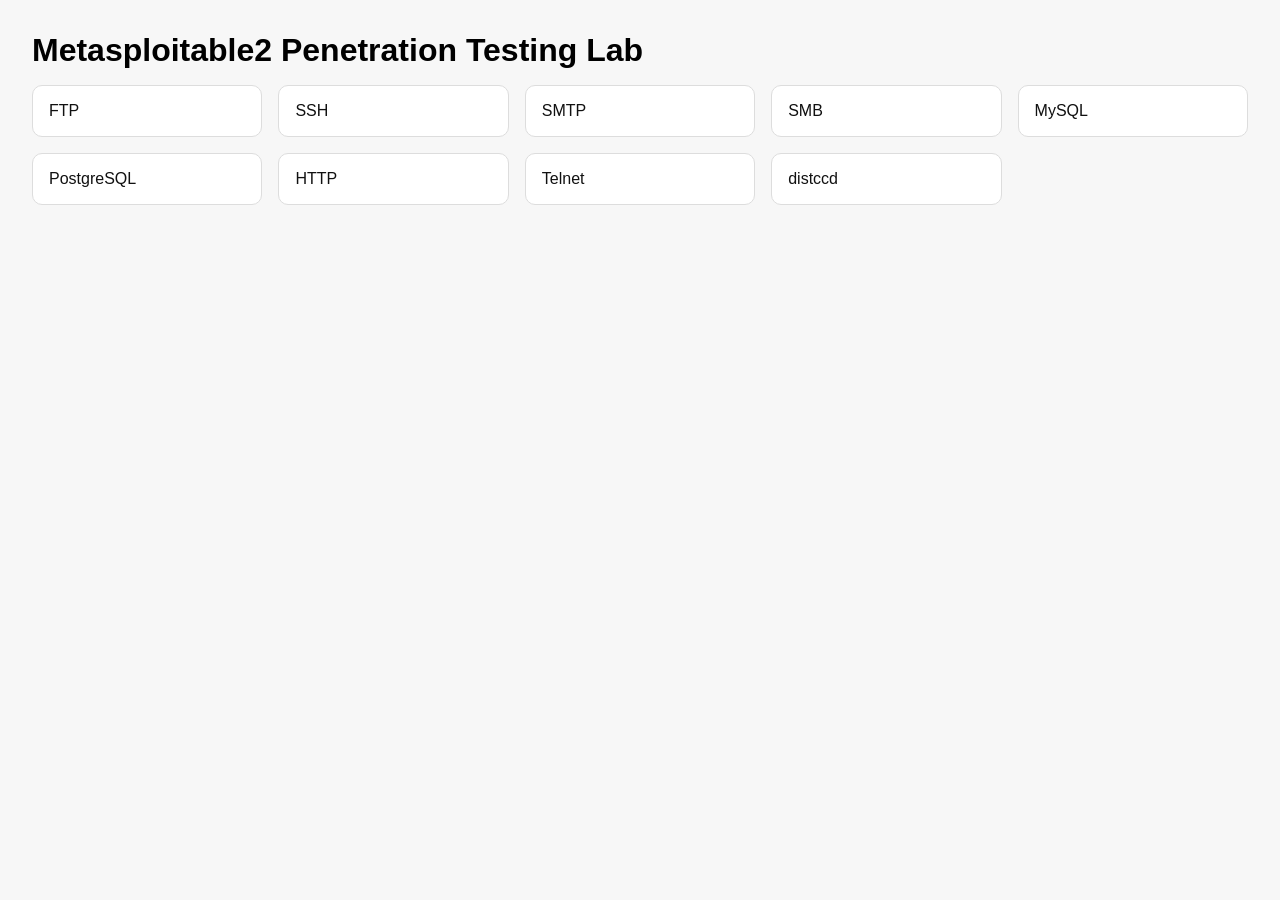
==== index.html @ 07edc11b "Create index.html" ====
<!doctype html>
<html lang="en">
<head>
  <meta charset="UTF-8" />
  <meta name="viewport" content="width=device-width, initial-scale=1.0" />
  <title>Metasploitable2 Lab</title>
  <style>
    body { font-family: Arial, sans-serif; margin: 2rem; background:#f7f7f7; }
    h1 { margin-bottom: 1rem; }
    .grid { display:grid; grid-template-columns: repeat(auto-fit,minmax(220px,1fr)); gap:1rem; }
    a.card {
      display:block; padding:1rem; background:#fff; border-radius:10px;
      text-decoration:none; color:#111; border:1px solid #ddd;
    }
    a.card:hover { border-color:#666; }
  </style>
</head>
<body>
  <h1>Metasploitable2 Penetration Testing Lab</h1>
  <div class="grid">
    <a class="card" href="./FTP/README.md">FTP</a>
    <a class="card" href="./SSH/README.md">SSH</a>
    <a class="card" href="./SMTP/README.md">SMTP</a>
    <a class="card" href="./SMB/README.md">SMB</a>
    <a class="card" href="./MySQL/README.md">MySQL</a>
    <a class="card" href="./PostgreSQL/README.md">PostgreSQL</a>
    <a class="card" href="./HTTP/README.md">HTTP</a>
    <a class="card" href="./Telnet/README.md">Telnet</a>
    <a class="card" href="./distccd/README.md">distccd</a>
  </div>
</body>
</html>
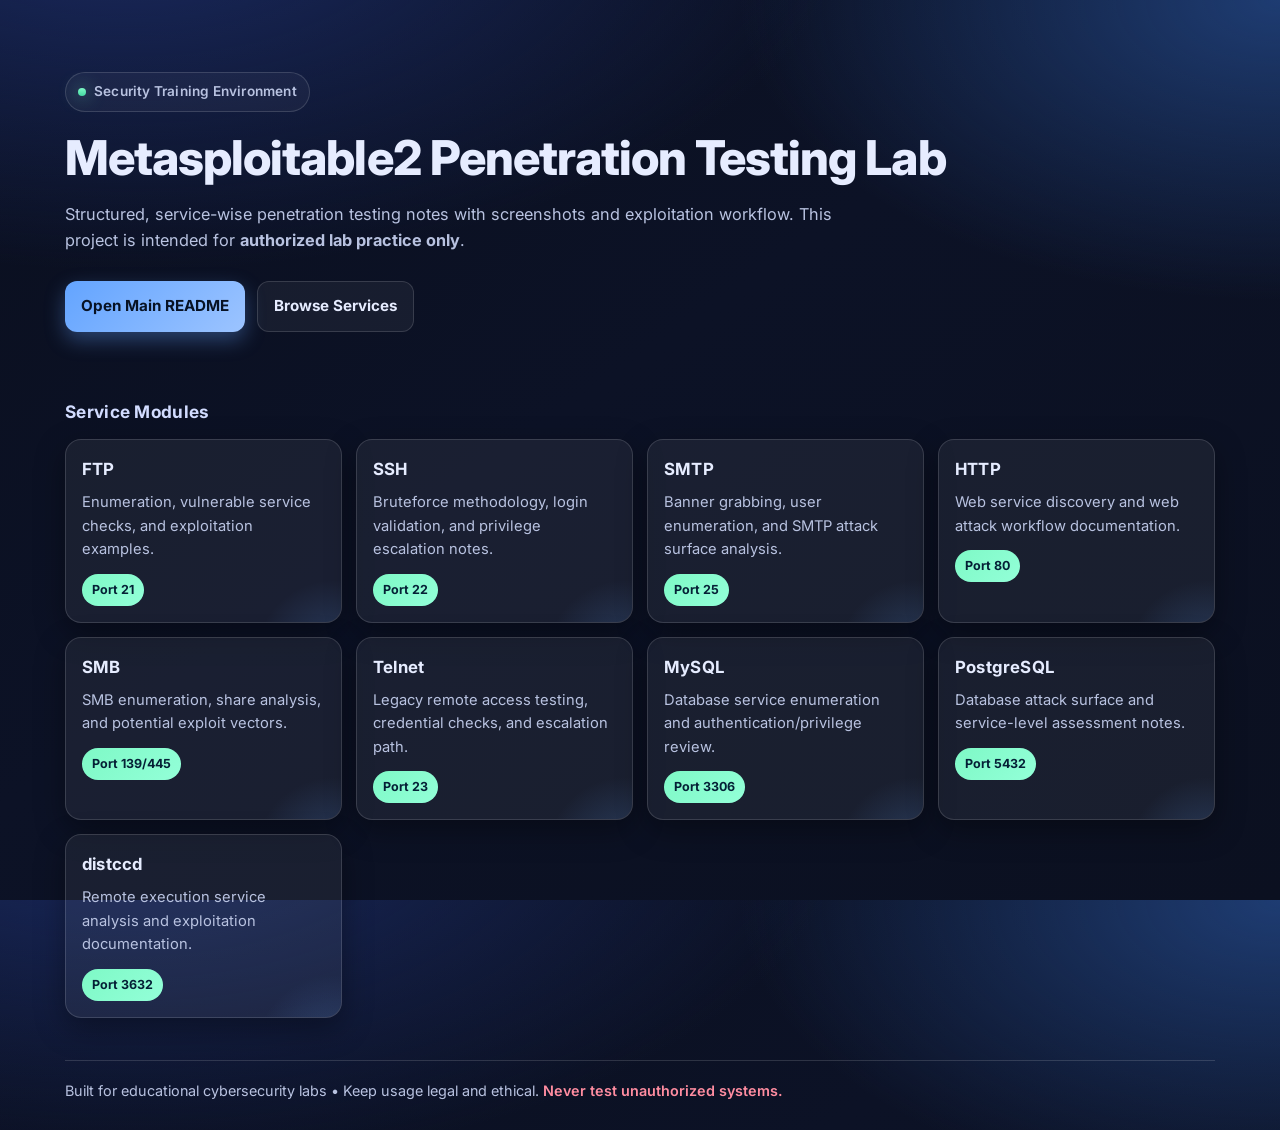
==== commit 41d03671: "Update index.html" ====
--- a/index.html
+++ b/index.html
@@ -3,30 +3,288 @@
 <head>
   <meta charset="UTF-8" />
   <meta name="viewport" content="width=device-width, initial-scale=1.0" />
-  <title>Metasploitable2 Lab</title>
+  <meta name="description" content="Metasploitable2 Penetration Testing Lab - Service-wise walkthroughs and evidence." />
+  <title>Metasploitable2 Penetration Testing Lab</title>
+
+  <link rel="preconnect" href="https://fonts.googleapis.com">
+  <link rel="preconnect" href="https://fonts.gstatic.com" crossorigin>
+  <link href="https://fonts.googleapis.com/css2?family=Inter:wght@400;500;600;700;800&display=swap" rel="stylesheet">
+
   <style>
-    body { font-family: Arial, sans-serif; margin: 2rem; background:#f7f7f7; }
-    h1 { margin-bottom: 1rem; }
-    .grid { display:grid; grid-template-columns: repeat(auto-fit,minmax(220px,1fr)); gap:1rem; }
-    a.card {
-      display:block; padding:1rem; background:#fff; border-radius:10px;
-      text-decoration:none; color:#111; border:1px solid #ddd;
-    }
-    a.card:hover { border-color:#666; }
+    :root{
+      --bg: #0b1020;
+      --bg-soft: #111933;
+      --card: rgba(255,255,255,.06);
+      --card-border: rgba(255,255,255,.14);
+      --text: #e6ecff;
+      --muted: #b8c2e0;
+      --accent: #63a4ff;
+      --accent-2: #7ef9c6;
+      --danger: #ff8da1;
+      --shadow: 0 10px 30px rgba(0,0,0,.35);
+      --radius: 16px;
+    }
+
+    *{box-sizing:border-box}
+    html,body{height:100%}
+    body{
+      margin:0;
+      font-family:'Inter',system-ui,-apple-system,Segoe UI,Roboto,Helvetica,Arial,sans-serif;
+      color:var(--text);
+      background:
+        radial-gradient(1200px 600px at 10% -10%, #1a2a61 0%, transparent 60%),
+        radial-gradient(900px 500px at 100% 0%, #1e3c72 0%, transparent 60%),
+        linear-gradient(145deg, #0a0f1f 0%, #0c1226 45%, #0b1020 100%);
+      line-height:1.6;
+    }
+
+    .container{
+      width:min(1150px, 92%);
+      margin-inline:auto;
+    }
+
+    /* Header */
+    .hero{
+      padding:72px 0 44px;
+      position:relative;
+    }
+
+    .badge{
+      display:inline-flex;
+      align-items:center;
+      gap:8px;
+      padding:8px 12px;
+      border:1px solid var(--card-border);
+      border-radius:999px;
+      background:rgba(255,255,255,.04);
+      color:var(--muted);
+      font-weight:600;
+      font-size:.85rem;
+      letter-spacing:.2px;
+    }
+
+    .dot{
+      width:8px;height:8px;border-radius:50%;
+      background:linear-gradient(180deg,var(--accent-2),#45d9a2);
+      box-shadow:0 0 18px rgba(126,249,198,.8);
+    }
+
+    h1{
+      margin:18px 0 14px;
+      font-size:clamp(1.9rem, 4vw, 3rem);
+      line-height:1.15;
+      letter-spacing:-.02em;
+      font-weight:800;
+    }
+
+    .sub{
+      max-width:780px;
+      color:var(--muted);
+      font-size:1.02rem;
+    }
+
+    .actions{
+      margin-top:28px;
+      display:flex;
+      gap:12px;
+      flex-wrap:wrap;
+    }
+
+    .btn{
+      text-decoration:none;
+      border:none;
+      cursor:pointer;
+      padding:12px 16px;
+      border-radius:12px;
+      font-weight:700;
+      transition:.2s ease;
+      font-size:.95rem;
+      display:inline-flex;
+      align-items:center;
+      gap:8px;
+    }
+
+    .btn-primary{
+      color:#071224;
+      background:linear-gradient(135deg,var(--accent),#9cc4ff);
+      box-shadow:0 8px 20px rgba(99,164,255,.35);
+    }
+    .btn-primary:hover{transform:translateY(-1px)}
+
+    .btn-ghost{
+      color:var(--text);
+      background:rgba(255,255,255,.05);
+      border:1px solid var(--card-border);
+    }
+    .btn-ghost:hover{background:rgba(255,255,255,.08)}
+
+    /* Cards grid */
+    .section-title{
+      margin:22px 0 14px;
+      font-size:1.08rem;
+      color:#d2dcff;
+      letter-spacing:.3px;
+      font-weight:700;
+    }
+
+    .grid{
+      display:grid;
+      grid-template-columns:repeat(auto-fit,minmax(230px,1fr));
+      gap:14px;
+      padding-bottom:42px;
+    }
+
+    .card{
+      background:var(--card);
+      border:1px solid var(--card-border);
+      border-radius:var(--radius);
+      box-shadow:var(--shadow);
+      padding:16px;
+      text-decoration:none;
+      color:var(--text);
+      transition:.22s ease;
+      min-height:132px;
+      position:relative;
+      overflow:hidden;
+    }
+
+    .card::before{
+      content:"";
+      position:absolute;
+      inset:auto -30% -70% auto;
+      width:180px;height:180px;border-radius:50%;
+      background:radial-gradient(circle, rgba(99,164,255,.24), transparent 62%);
+      pointer-events:none;
+    }
+
+    .card:hover{
+      transform:translateY(-3px);
+      border-color:rgba(126,249,198,.45);
+    }
+
+    .card h3{
+      margin:0 0 8px;
+      font-size:1.05rem;
+      letter-spacing:.2px;
+    }
+
+    .card p{
+      margin:0;
+      color:var(--muted);
+      font-size:.92rem;
+    }
+
+    .tag{
+      margin-top:12px;
+      display:inline-block;
+      font-size:.78rem;
+      font-weight:700;
+      color:#052036;
+      background:linear-gradient(135deg,var(--accent-2),#93ffd8);
+      border-radius:999px;
+      padding:6px 10px;
+    }
+
+    footer{
+      border-top:1px solid var(--card-border);
+      padding:18px 0 28px;
+      color:var(--muted);
+      font-size:.9rem;
+    }
+
+    .warn{
+      color:var(--danger);
+      font-weight:600;
+    }
+
+    code{
+      background:rgba(255,255,255,.08);
+      border:1px solid rgba(255,255,255,.12);
+      border-radius:8px;
+      padding:2px 7px;
+      font-size:.83rem;
+    }
   </style>
 </head>
 <body>
-  <h1>Metasploitable2 Penetration Testing Lab</h1>
-  <div class="grid">
-    <a class="card" href="./FTP/README.md">FTP</a>
-    <a class="card" href="./SSH/README.md">SSH</a>
-    <a class="card" href="./SMTP/README.md">SMTP</a>
-    <a class="card" href="./SMB/README.md">SMB</a>
-    <a class="card" href="./MySQL/README.md">MySQL</a>
-    <a class="card" href="./PostgreSQL/README.md">PostgreSQL</a>
-    <a class="card" href="./HTTP/README.md">HTTP</a>
-    <a class="card" href="./Telnet/README.md">Telnet</a>
-    <a class="card" href="./distccd/README.md">distccd</a>
-  </div>
+  <header class="hero container">
+    <span class="badge"><span class="dot"></span> Security Training Environment</span>
+    <h1>Metasploitable2 Penetration Testing Lab</h1>
+    <p class="sub">
+      Structured, service-wise penetration testing notes with screenshots and exploitation workflow.
+      This project is intended for <strong>authorized lab practice only</strong>.
+    </p>
+    <div class="actions">
+      <a class="btn btn-primary" href="./README.md">Open Main README</a>
+      <a class="btn btn-ghost" href="#services">Browse Services</a>
+    </div>
+  </header>
+
+  <main class="container" id="services">
+    <h2 class="section-title">Service Modules</h2>
+
+    <section class="grid">
+      <a class="card" href="./FTP/README.md">
+        <h3>FTP</h3>
+        <p>Enumeration, vulnerable service checks, and exploitation examples.</p>
+        <span class="tag">Port 21</span>
+      </a>
+
+      <a class="card" href="./SSH/README.md">
+        <h3>SSH</h3>
+        <p>Bruteforce methodology, login validation, and privilege escalation notes.</p>
+        <span class="tag">Port 22</span>
+      </a>
+
+      <a class="card" href="./SMTP/README.md">
+        <h3>SMTP</h3>
+        <p>Banner grabbing, user enumeration, and SMTP attack surface analysis.</p>
+        <span class="tag">Port 25</span>
+      </a>
+
+      <a class="card" href="./HTTP/README.md">
+        <h3>HTTP</h3>
+        <p>Web service discovery and web attack workflow documentation.</p>
+        <span class="tag">Port 80</span>
+      </a>
+
+      <a class="card" href="./SMB/README.md">
+        <h3>SMB</h3>
+        <p>SMB enumeration, share analysis, and potential exploit vectors.</p>
+        <span class="tag">Port 139/445</span>
+      </a>
+
+      <a class="card" href="./Telnet/README.md">
+        <h3>Telnet</h3>
+        <p>Legacy remote access testing, credential checks, and escalation path.</p>
+        <span class="tag">Port 23</span>
+      </a>
+
+      <a class="card" href="./MySQL/README.md">
+        <h3>MySQL</h3>
+        <p>Database service enumeration and authentication/privilege review.</p>
+        <span class="tag">Port 3306</span>
+      </a>
+
+      <a class="card" href="./PostgreSQL/README.md">
+        <h3>PostgreSQL</h3>
+        <p>Database attack surface and service-level assessment notes.</p>
+        <span class="tag">Port 5432</span>
+      </a>
+
+      <a class="card" href="./distccd/README.md">
+        <h3>distccd</h3>
+        <p>Remote execution service analysis and exploitation documentation.</p>
+        <span class="tag">Port 3632</span>
+      </a>
+    </section>
+  </main>
+
+  <footer class="container">
+    <div>
+      Built for educational cybersecurity labs • Keep usage legal and ethical.
+      <span class="warn">Never test unauthorized systems.</span>
+    </div>
+  </footer>
 </body>
 </html>
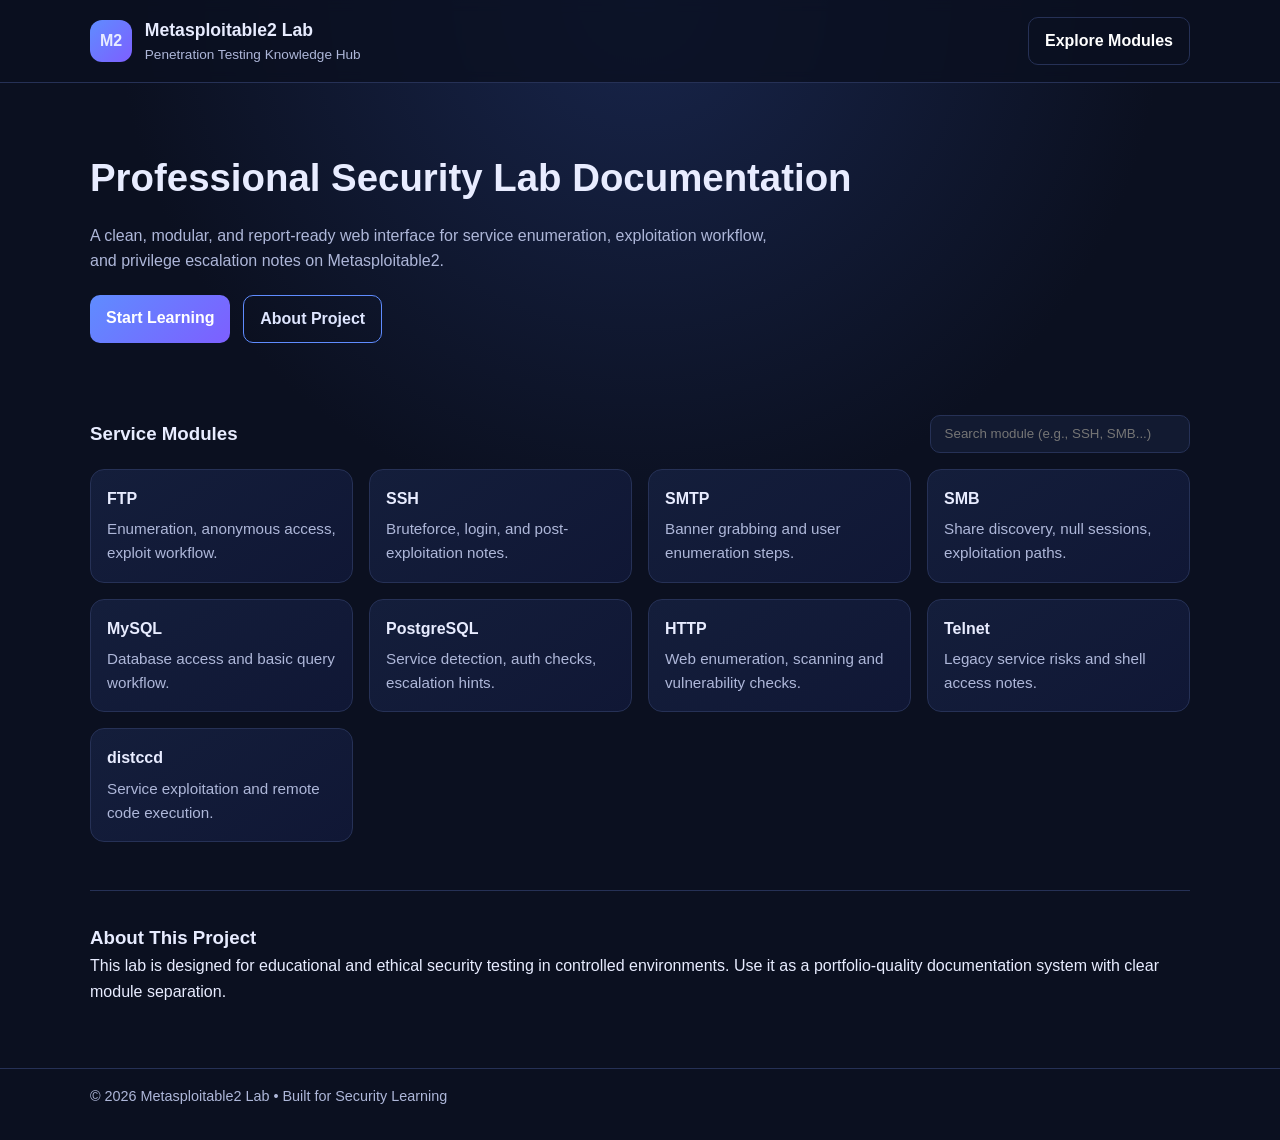
==== commit a8f50046: "Update index.html" ====
--- a/index.html
+++ b/index.html
@@ -3,288 +3,89 @@
 <head>
   <meta charset="UTF-8" />
   <meta name="viewport" content="width=device-width, initial-scale=1.0" />
-  <meta name="description" content="Metasploitable2 Penetration Testing Lab - Service-wise walkthroughs and evidence." />
   <title>Metasploitable2 Penetration Testing Lab</title>
-
-  <link rel="preconnect" href="https://fonts.googleapis.com">
-  <link rel="preconnect" href="https://fonts.gstatic.com" crossorigin>
-  <link href="https://fonts.googleapis.com/css2?family=Inter:wght@400;500;600;700;800&display=swap" rel="stylesheet">
-
-  <style>
-    :root{
-      --bg: #0b1020;
-      --bg-soft: #111933;
-      --card: rgba(255,255,255,.06);
-      --card-border: rgba(255,255,255,.14);
-      --text: #e6ecff;
-      --muted: #b8c2e0;
-      --accent: #63a4ff;
-      --accent-2: #7ef9c6;
-      --danger: #ff8da1;
-      --shadow: 0 10px 30px rgba(0,0,0,.35);
-      --radius: 16px;
-    }
-
-    *{box-sizing:border-box}
-    html,body{height:100%}
-    body{
-      margin:0;
-      font-family:'Inter',system-ui,-apple-system,Segoe UI,Roboto,Helvetica,Arial,sans-serif;
-      color:var(--text);
-      background:
-        radial-gradient(1200px 600px at 10% -10%, #1a2a61 0%, transparent 60%),
-        radial-gradient(900px 500px at 100% 0%, #1e3c72 0%, transparent 60%),
-        linear-gradient(145deg, #0a0f1f 0%, #0c1226 45%, #0b1020 100%);
-      line-height:1.6;
-    }
-
-    .container{
-      width:min(1150px, 92%);
-      margin-inline:auto;
-    }
-
-    /* Header */
-    .hero{
-      padding:72px 0 44px;
-      position:relative;
-    }
-
-    .badge{
-      display:inline-flex;
-      align-items:center;
-      gap:8px;
-      padding:8px 12px;
-      border:1px solid var(--card-border);
-      border-radius:999px;
-      background:rgba(255,255,255,.04);
-      color:var(--muted);
-      font-weight:600;
-      font-size:.85rem;
-      letter-spacing:.2px;
-    }
-
-    .dot{
-      width:8px;height:8px;border-radius:50%;
-      background:linear-gradient(180deg,var(--accent-2),#45d9a2);
-      box-shadow:0 0 18px rgba(126,249,198,.8);
-    }
-
-    h1{
-      margin:18px 0 14px;
-      font-size:clamp(1.9rem, 4vw, 3rem);
-      line-height:1.15;
-      letter-spacing:-.02em;
-      font-weight:800;
-    }
-
-    .sub{
-      max-width:780px;
-      color:var(--muted);
-      font-size:1.02rem;
-    }
-
-    .actions{
-      margin-top:28px;
-      display:flex;
-      gap:12px;
-      flex-wrap:wrap;
-    }
-
-    .btn{
-      text-decoration:none;
-      border:none;
-      cursor:pointer;
-      padding:12px 16px;
-      border-radius:12px;
-      font-weight:700;
-      transition:.2s ease;
-      font-size:.95rem;
-      display:inline-flex;
-      align-items:center;
-      gap:8px;
-    }
-
-    .btn-primary{
-      color:#071224;
-      background:linear-gradient(135deg,var(--accent),#9cc4ff);
-      box-shadow:0 8px 20px rgba(99,164,255,.35);
-    }
-    .btn-primary:hover{transform:translateY(-1px)}
-
-    .btn-ghost{
-      color:var(--text);
-      background:rgba(255,255,255,.05);
-      border:1px solid var(--card-border);
-    }
-    .btn-ghost:hover{background:rgba(255,255,255,.08)}
-
-    /* Cards grid */
-    .section-title{
-      margin:22px 0 14px;
-      font-size:1.08rem;
-      color:#d2dcff;
-      letter-spacing:.3px;
-      font-weight:700;
-    }
-
-    .grid{
-      display:grid;
-      grid-template-columns:repeat(auto-fit,minmax(230px,1fr));
-      gap:14px;
-      padding-bottom:42px;
-    }
-
-    .card{
-      background:var(--card);
-      border:1px solid var(--card-border);
-      border-radius:var(--radius);
-      box-shadow:var(--shadow);
-      padding:16px;
-      text-decoration:none;
-      color:var(--text);
-      transition:.22s ease;
-      min-height:132px;
-      position:relative;
-      overflow:hidden;
-    }
-
-    .card::before{
-      content:"";
-      position:absolute;
-      inset:auto -30% -70% auto;
-      width:180px;height:180px;border-radius:50%;
-      background:radial-gradient(circle, rgba(99,164,255,.24), transparent 62%);
-      pointer-events:none;
-    }
-
-    .card:hover{
-      transform:translateY(-3px);
-      border-color:rgba(126,249,198,.45);
-    }
-
-    .card h3{
-      margin:0 0 8px;
-      font-size:1.05rem;
-      letter-spacing:.2px;
-    }
-
-    .card p{
-      margin:0;
-      color:var(--muted);
-      font-size:.92rem;
-    }
-
-    .tag{
-      margin-top:12px;
-      display:inline-block;
-      font-size:.78rem;
-      font-weight:700;
-      color:#052036;
-      background:linear-gradient(135deg,var(--accent-2),#93ffd8);
-      border-radius:999px;
-      padding:6px 10px;
-    }
-
-    footer{
-      border-top:1px solid var(--card-border);
-      padding:18px 0 28px;
-      color:var(--muted);
-      font-size:.9rem;
-    }
-
-    .warn{
-      color:var(--danger);
-      font-weight:600;
-    }
-
-    code{
-      background:rgba(255,255,255,.08);
-      border:1px solid rgba(255,255,255,.12);
-      border-radius:8px;
-      padding:2px 7px;
-      font-size:.83rem;
-    }
-  </style>
+  <meta name="description" content="Professional walkthrough and documentation hub for Metasploitable2 penetration testing services." />
+  <link rel="stylesheet" href="./assets/css/style.css" />
 </head>
 <body>
-  <header class="hero container">
-    <span class="badge"><span class="dot"></span> Security Training Environment</span>
-    <h1>Metasploitable2 Penetration Testing Lab</h1>
-    <p class="sub">
-      Structured, service-wise penetration testing notes with screenshots and exploitation workflow.
-      This project is intended for <strong>authorized lab practice only</strong>.
-    </p>
-    <div class="actions">
-      <a class="btn btn-primary" href="./README.md">Open Main README</a>
-      <a class="btn btn-ghost" href="#services">Browse Services</a>
+  <header class="site-header">
+    <div class="container nav">
+      <div class="brand">
+        <span class="brand-badge">M2</span>
+        <div>
+          <h1>Metasploitable2 Lab</h1>
+          <p>Penetration Testing Knowledge Hub</p>
+        </div>
+      </div>
+      <a class="btn btn-outline" href="#modules">Explore Modules</a>
     </div>
   </header>
 
-  <main class="container" id="services">
-    <h2 class="section-title">Service Modules</h2>
+  <main>
+    <section class="hero container">
+      <h2>Professional Security Lab Documentation</h2>
+      <p>
+        A clean, modular, and report-ready web interface for service enumeration,
+        exploitation workflow, and privilege escalation notes on Metasploitable2.
+      </p>
+      <div class="hero-actions">
+        <a href="#modules" class="btn">Start Learning</a>
+        <a href="#about" class="btn btn-secondary">About Project</a>
+      </div>
+    </section>
 
-    <section class="grid">
-      <a class="card" href="./FTP/README.md">
-        <h3>FTP</h3>
-        <p>Enumeration, vulnerable service checks, and exploitation examples.</p>
-        <span class="tag">Port 21</span>
-      </a>
+    <section id="modules" class="container section">
+      <div class="section-head">
+        <h3>Service Modules</h3>
+        <input id="searchInput" type="text" placeholder="Search module (e.g., SSH, SMB...)" />
+      </div>
 
-      <a class="card" href="./SSH/README.md">
-        <h3>SSH</h3>
-        <p>Bruteforce methodology, login validation, and privilege escalation notes.</p>
-        <span class="tag">Port 22</span>
-      </a>
+      <div class="grid" id="moduleGrid">
+        <a class="card" href="./pages/ftp.html" data-keywords="ftp vsftpd brute force anonymous login">
+          <h4>FTP</h4><p>Enumeration, anonymous access, exploit workflow.</p>
+        </a>
+        <a class="card" href="./pages/ssh.html" data-keywords="ssh medusa brute force credentials privilege escalation">
+          <h4>SSH</h4><p>Bruteforce, login, and post-exploitation notes.</p>
+        </a>
+        <a class="card" href="./pages/smtp.html" data-keywords="smtp user enumeration vrfy">
+          <h4>SMTP</h4><p>Banner grabbing and user enumeration steps.</p>
+        </a>
+        <a class="card" href="./pages/smb.html" data-keywords="smb samba shares enum4linux">
+          <h4>SMB</h4><p>Share discovery, null sessions, exploitation paths.</p>
+        </a>
+        <a class="card" href="./pages/mysql.html" data-keywords="mysql database enumeration credentials">
+          <h4>MySQL</h4><p>Database access and basic query workflow.</p>
+        </a>
+        <a class="card" href="./pages/postgresql.html" data-keywords="postgresql postgres db exploit">
+          <h4>PostgreSQL</h4><p>Service detection, auth checks, escalation hints.</p>
+        </a>
+        <a class="card" href="./pages/http.html" data-keywords="http web nikto dirb">
+          <h4>HTTP</h4><p>Web enumeration, scanning and vulnerability checks.</p>
+        </a>
+        <a class="card" href="./pages/telnet.html" data-keywords="telnet login weak credentials">
+          <h4>Telnet</h4><p>Legacy service risks and shell access notes.</p>
+        </a>
+        <a class="card" href="./pages/distccd.html" data-keywords="distccd rce service exploit">
+          <h4>distccd</h4><p>Service exploitation and remote code execution.</p>
+        </a>
+      </div>
+    </section>
 
-      <a class="card" href="./SMTP/README.md">
-        <h3>SMTP</h3>
-        <p>Banner grabbing, user enumeration, and SMTP attack surface analysis.</p>
-        <span class="tag">Port 25</span>
-      </a>
-
-      <a class="card" href="./HTTP/README.md">
-        <h3>HTTP</h3>
-        <p>Web service discovery and web attack workflow documentation.</p>
-        <span class="tag">Port 80</span>
-      </a>
-
-      <a class="card" href="./SMB/README.md">
-        <h3>SMB</h3>
-        <p>SMB enumeration, share analysis, and potential exploit vectors.</p>
-        <span class="tag">Port 139/445</span>
-      </a>
-
-      <a class="card" href="./Telnet/README.md">
-        <h3>Telnet</h3>
-        <p>Legacy remote access testing, credential checks, and escalation path.</p>
-        <span class="tag">Port 23</span>
-      </a>
-
-      <a class="card" href="./MySQL/README.md">
-        <h3>MySQL</h3>
-        <p>Database service enumeration and authentication/privilege review.</p>
-        <span class="tag">Port 3306</span>
-      </a>
-
-      <a class="card" href="./PostgreSQL/README.md">
-        <h3>PostgreSQL</h3>
-        <p>Database attack surface and service-level assessment notes.</p>
-        <span class="tag">Port 5432</span>
-      </a>
-
-      <a class="card" href="./distccd/README.md">
-        <h3>distccd</h3>
-        <p>Remote execution service analysis and exploitation documentation.</p>
-        <span class="tag">Port 3632</span>
-      </a>
+    <section id="about" class="container section about">
+      <h3>About This Project</h3>
+      <p>
+        This lab is designed for educational and ethical security testing in controlled environments.
+        Use it as a portfolio-quality documentation system with clear module separation.
+      </p>
     </section>
   </main>
 
-  <footer class="container">
-    <div>
-      Built for educational cybersecurity labs • Keep usage legal and ethical.
-      <span class="warn">Never test unauthorized systems.</span>
+  <footer class="site-footer">
+    <div class="container">
+      <p>© 2026 Metasploitable2 Lab • Built for Security Learning</p>
     </div>
   </footer>
+
+  <script src="./assets/js/app.js"></script>
 </body>
 </html>
--- a/assets/css/style.css
+++ b/assets/css/style.css
@@ -0,0 +1,98 @@
+:root {
+  --bg: #0b1020;
+  --panel: #121a31;
+  --text: #e8ecff;
+  --muted: #aeb7d9;
+  --brand: #5f8cff;
+  --brand-2: #7d5fff;
+  --line: #263156;
+  --ok: #22c55e;
+}
+
+* { box-sizing: border-box; margin: 0; padding: 0; }
+body {
+  font-family: Inter, Segoe UI, Roboto, Arial, sans-serif;
+  background: radial-gradient(circle at top, #18254b 0%, var(--bg) 40%);
+  color: var(--text);
+  line-height: 1.6;
+}
+
+.container { width: min(1100px, 92%); margin: 0 auto; }
+
+.site-header {
+  border-bottom: 1px solid var(--line);
+  backdrop-filter: blur(6px);
+  position: sticky;
+  top: 0;
+  background: rgba(11,16,32,.8);
+  z-index: 10;
+}
+.nav { display: flex; justify-content: space-between; align-items: center; padding: 1rem 0; }
+
+.brand { display: flex; align-items: center; gap: .8rem; }
+.brand-badge {
+  width: 42px; height: 42px; border-radius: 12px;
+  display: grid; place-items: center;
+  background: linear-gradient(135deg, var(--brand), var(--brand-2));
+  font-weight: 700;
+}
+.brand h1 { font-size: 1.1rem; }
+.brand p { color: var(--muted); font-size: .85rem; }
+
+.hero { padding: 4rem 0 2.5rem; }
+.hero h2 { font-size: clamp(1.8rem, 3vw, 2.8rem); margin-bottom: .9rem; }
+.hero p { color: var(--muted); max-width: 700px; }
+.hero-actions { margin-top: 1.3rem; display: flex; gap: .8rem; flex-wrap: wrap; }
+
+.section { padding: 2rem 0; }
+.section-head {
+  display: flex; justify-content: space-between; align-items: center;
+  margin-bottom: 1rem; gap: 1rem; flex-wrap: wrap;
+}
+.section-head input {
+  background: var(--panel); border: 1px solid var(--line); color: var(--text);
+  padding: .65rem .85rem; border-radius: 10px; min-width: 260px;
+}
+
+.grid {
+  display: grid; gap: 1rem;
+  grid-template-columns: repeat(auto-fit, minmax(240px, 1fr));
+}
+
+.card {
+  text-decoration: none; color: inherit;
+  background: linear-gradient(145deg, #141e3b, #101735);
+  border: 1px solid var(--line);
+  border-radius: 14px; padding: 1rem;
+  transition: transform .2s ease, border-color .2s ease, box-shadow .2s ease;
+}
+.card h4 { margin-bottom: .35rem; }
+.card p { color: var(--muted); font-size: .95rem; }
+.card:hover {
+  transform: translateY(-3px);
+  border-color: var(--brand);
+  box-shadow: 0 12px 26px rgba(0,0,0,.25);
+}
+
+.btn {
+  text-decoration: none; color: #fff;
+  background: linear-gradient(135deg, var(--brand), var(--brand-2));
+  border: none; padding: .65rem 1rem; border-radius: 10px;
+  font-weight: 600; display: inline-block;
+}
+.btn-outline {
+  background: transparent; border: 1px solid var(--line);
+}
+.btn-secondary {
+  background: transparent; border: 1px solid var(--brand); color: #dfe6ff;
+}
+
+.about {
+  border-top: 1px solid var(--line);
+  margin-top: 1rem;
+}
+.site-footer {
+  border-top: 1px solid var(--line);
+  margin-top: 2rem; padding: 1rem 0 2rem;
+  color: var(--muted); font-size: .9rem;
+}
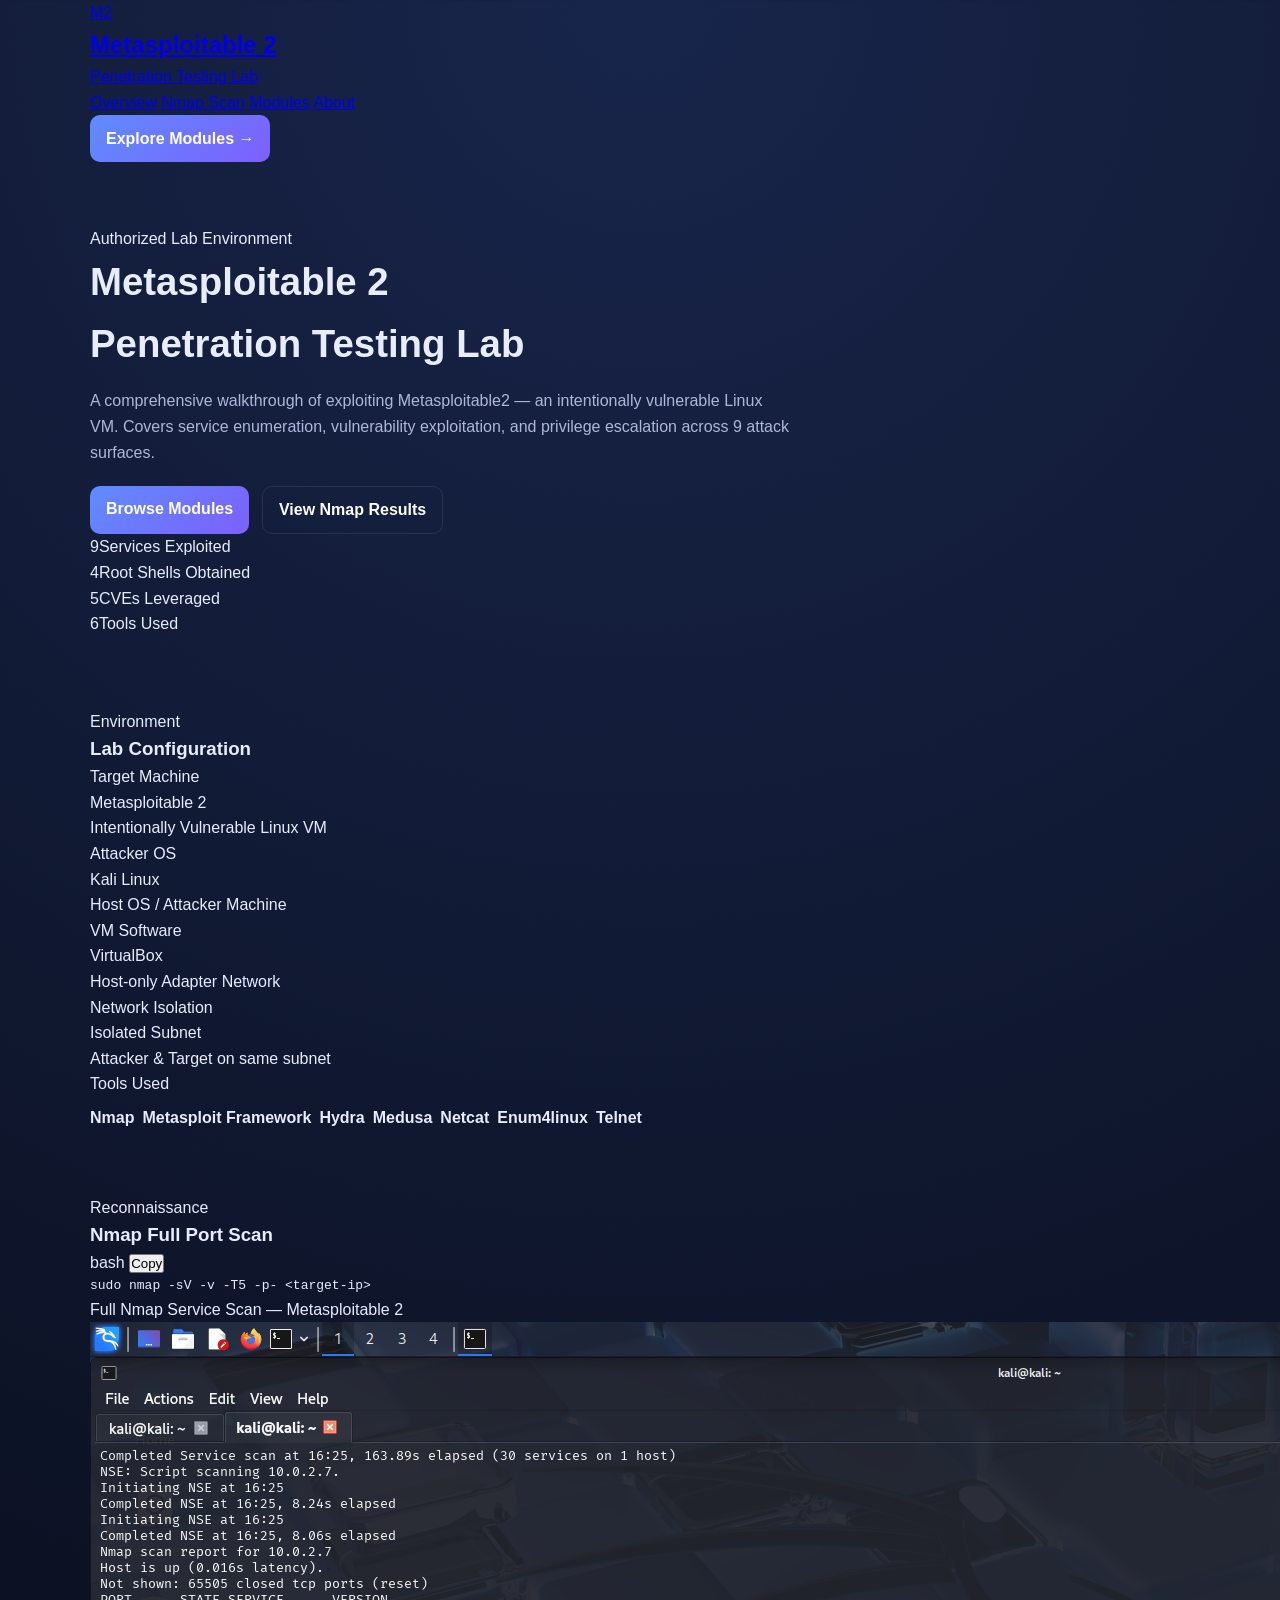
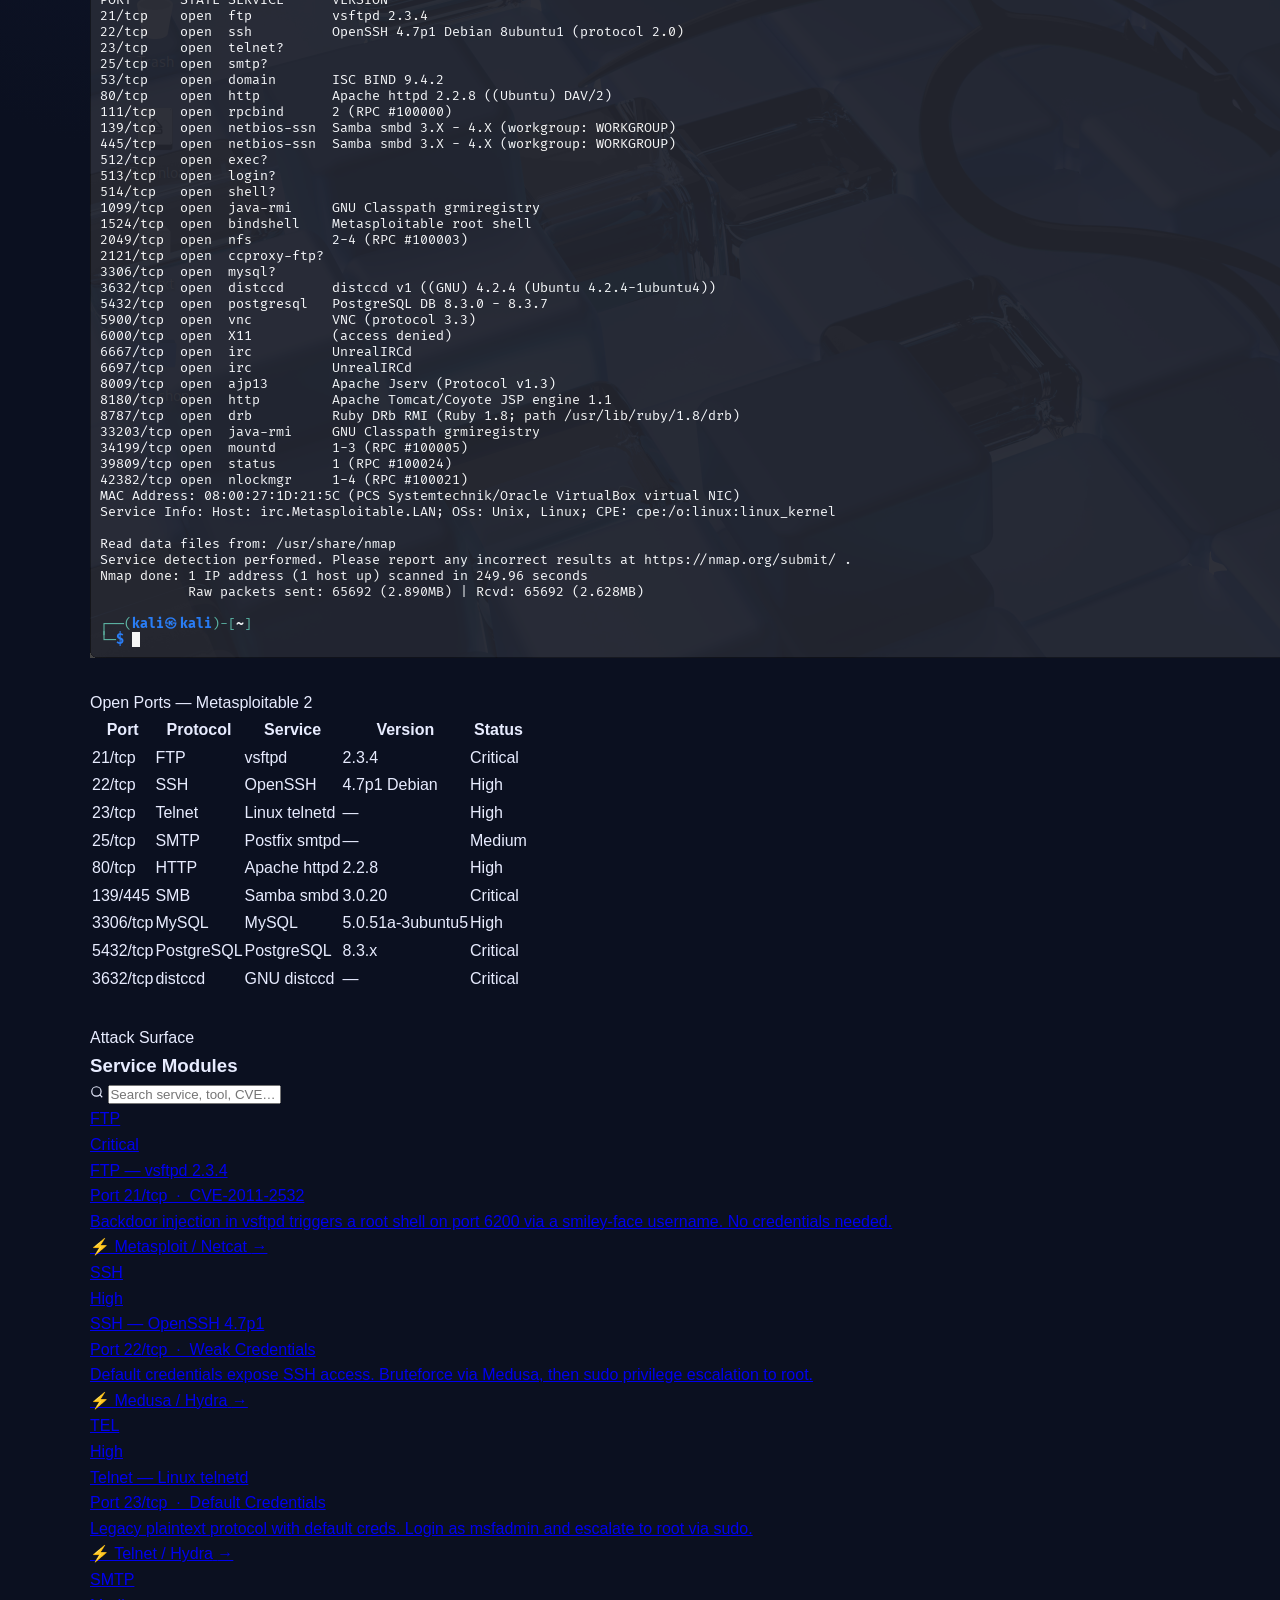
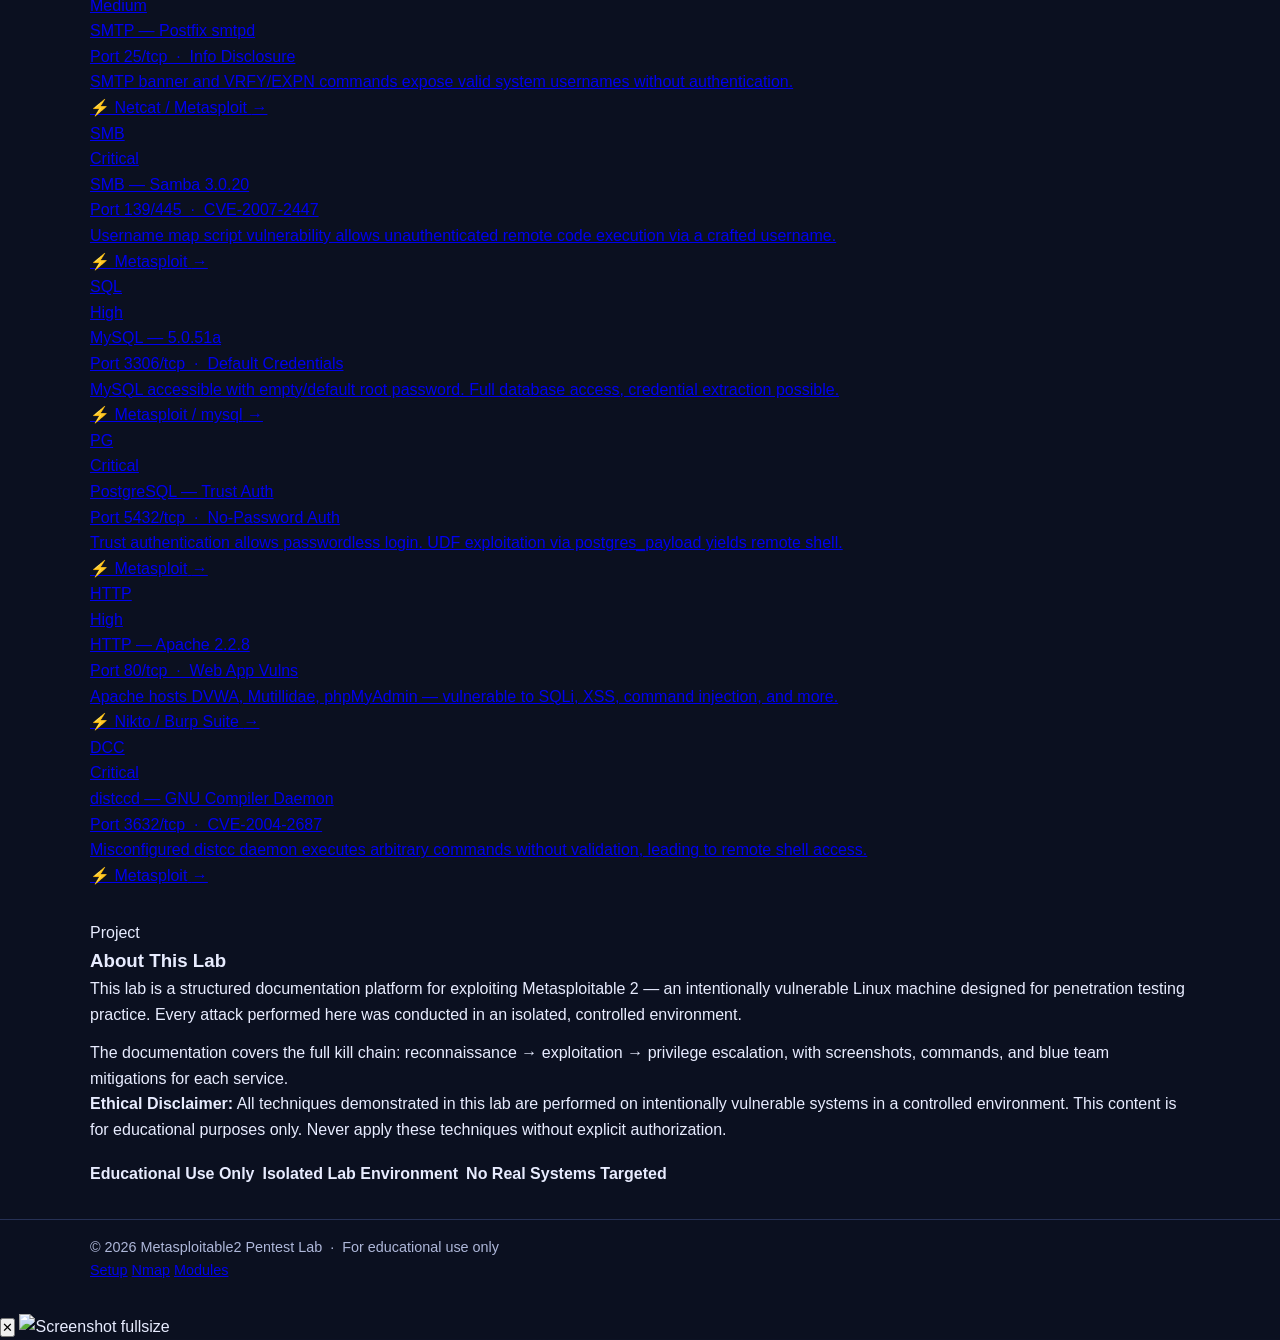
==== commit 3ef49ee6: "Update index.html" ====
--- a/index.html
+++ b/index.html
@@ -1,91 +1,404 @@
-<!doctype html>
+<!DOCTYPE html>
 <html lang="en">
 <head>
   <meta charset="UTF-8" />
   <meta name="viewport" content="width=device-width, initial-scale=1.0" />
-  <title>Metasploitable2 Penetration Testing Lab</title>
-  <meta name="description" content="Professional walkthrough and documentation hub for Metasploitable2 penetration testing services." />
+  <title>Metasploitable 2 — Penetration Testing Lab</title>
+  <meta name="description" content="Professional penetration testing documentation hub for Metasploitable2 — service exploitation, vulnerability analysis, and privilege escalation walkthroughs." />
   <link rel="stylesheet" href="./assets/css/style.css" />
 </head>
 <body>
-  <header class="site-header">
-    <div class="container nav">
-      <div class="brand">
-        <span class="brand-badge">M2</span>
-        <div>
-          <h1>Metasploitable2 Lab</h1>
-          <p>Penetration Testing Knowledge Hub</p>
-        </div>
-      </div>
-      <a class="btn btn-outline" href="#modules">Explore Modules</a>
-    </div>
-  </header>
-
-  <main>
-    <section class="hero container">
-      <h2>Professional Security Lab Documentation</h2>
-      <p>
-        A clean, modular, and report-ready web interface for service enumeration,
-        exploitation workflow, and privilege escalation notes on Metasploitable2.
-      </p>
-      <div class="hero-actions">
-        <a href="#modules" class="btn">Start Learning</a>
-        <a href="#about" class="btn btn-secondary">About Project</a>
-      </div>
-    </section>
-
-    <section id="modules" class="container section">
-      <div class="section-head">
+
+<!-- NAV -->
+<nav class="site-nav">
+  <div class="container nav-inner">
+    <a class="nav-brand" href="./index.html">
+      <div class="brand-icon">M2</div>
+      <div class="brand-text">
+        <h1>Metasploitable 2</h1>
+        <p>Penetration Testing Lab</p>
+      </div>
+    </a>
+    <div class="nav-links">
+      <a class="nav-link active" href="#overview">Overview</a>
+      <a class="nav-link" href="#scan">Nmap Scan</a>
+      <a class="nav-link" href="#modules">Modules</a>
+      <a class="nav-link" href="#about">About</a>
+    </div>
+    <a class="nav-btn btn" href="#modules">Explore Modules →</a>
+  </div>
+</nav>
+
+<!-- HERO -->
+<section class="hero">
+  <div class="container">
+    <div class="hero-label">
+      <span class="live-dot"></span> Authorized Lab Environment
+    </div>
+    <h2 class="fade-up">Metasploitable 2<br>Penetration Testing Lab</h2>
+    <p class="hero-sub fade-up-2">
+      A comprehensive walkthrough of exploiting Metasploitable2 — an intentionally vulnerable Linux VM.
+      Covers service enumeration, vulnerability exploitation, and privilege escalation across 9 attack surfaces.
+    </p>
+    <div class="hero-actions fade-up-3">
+      <a href="#modules" class="btn btn-primary">Browse Modules</a>
+      <a href="#scan" class="btn btn-outline">View Nmap Results</a>
+    </div>
+    <div class="hero-stats fade-up-4">
+      <div class="stat"><span class="stat-num red">9</span><span class="stat-label">Services Exploited</span></div>
+      <div class="stat"><span class="stat-num green">4</span><span class="stat-label">Root Shells Obtained</span></div>
+      <div class="stat"><span class="stat-num cyan">5</span><span class="stat-label">CVEs Leveraged</span></div>
+      <div class="stat"><span class="stat-num" style="color:var(--amber)">6</span><span class="stat-label">Tools Used</span></div>
+    </div>
+  </div>
+</section>
+
+<!-- SETUP -->
+<section id="overview" class="section">
+  <div class="container">
+    <div class="section-header">
+      <div>
+        <p class="section-label">Environment</p>
+        <h3>Lab Configuration</h3>
+      </div>
+    </div>
+    <div class="env-grid">
+      <div class="env-card">
+        <div class="env-card-label">Target Machine</div>
+        <div class="env-card-value">Metasploitable 2</div>
+        <div class="env-card-sub">Intentionally Vulnerable Linux VM</div>
+      </div>
+      <div class="env-card">
+        <div class="env-card-label">Attacker OS</div>
+        <div class="env-card-value">Kali Linux</div>
+        <div class="env-card-sub">Host OS / Attacker Machine</div>
+      </div>
+      <div class="env-card">
+        <div class="env-card-label">VM Software</div>
+        <div class="env-card-value">VirtualBox</div>
+        <div class="env-card-sub">Host-only Adapter Network</div>
+      </div>
+      <div class="env-card">
+        <div class="env-card-label">Network Isolation</div>
+        <div class="env-card-value">Isolated Subnet</div>
+        <div class="env-card-sub">Attacker &amp; Target on same subnet</div>
+      </div>
+    </div>
+
+    <p class="section-label" style="margin-bottom:.5rem">Tools Used</p>
+    <div style="display:flex;flex-wrap:wrap;gap:.5rem;margin-bottom:2rem">
+      <span class="pill"><strong>Nmap</strong></span>
+      <span class="pill"><strong>Metasploit Framework</strong></span>
+      <span class="pill"><strong>Hydra</strong></span>
+      <span class="pill"><strong>Medusa</strong></span>
+      <span class="pill"><strong>Netcat</strong></span>
+      <span class="pill"><strong>Enum4linux</strong></span>
+      <span class="pill"><strong>Telnet</strong></span>
+    </div>
+  </div>
+</section>
+
+<!-- NMAP SCAN -->
+<section id="scan" class="section" style="padding-top:0">
+  <div class="container">
+    <div class="section-header">
+      <div>
+        <p class="section-label">Reconnaissance</p>
+        <h3>Nmap Full Port Scan</h3>
+      </div>
+    </div>
+
+    <div class="code-wrap">
+      <div class="code-header">
+        <span class="code-lang">bash</span>
+        <button class="copy-btn">Copy</button>
+      </div>
+      <pre class="code-block"><span class="cmd">sudo nmap</span> <span class="kw">-sV -v -T5 -p-</span> <span class="str">&lt;target-ip&gt;</span></pre>
+    </div>
+
+    <div class="screenshot-wrap" title="Click to enlarge">
+      <div class="screenshot-bar">
+        <div class="terminal-dot dot-r"></div>
+        <div class="terminal-dot dot-y"></div>
+        <div class="terminal-dot dot-g"></div>
+        <span class="screenshot-caption">Full Nmap Service Scan — Metasploitable 2</span>
+      </div>
+      <img src="./Full_Nmap_Scan.png" alt="Full Nmap Scan" loading="lazy" />
+    </div>
+
+    <div class="terminal-block" style="margin-top:1.5rem">
+      <div class="terminal-bar">
+        <div class="terminal-dot dot-r"></div>
+        <div class="terminal-dot dot-y"></div>
+        <div class="terminal-dot dot-g"></div>
+        <span class="terminal-title">Open Ports — Metasploitable 2</span>
+      </div>
+      <div class="terminal-body">
+        <table>
+          <thead>
+            <tr><th>Port</th><th>Protocol</th><th>Service</th><th>Version</th><th>Status</th></tr>
+          </thead>
+          <tbody>
+            <tr>
+              <td class="t-port">21/tcp</td><td>FTP</td>
+              <td class="t-svc">vsftpd</td>
+              <td class="t-ver">2.3.4</td>
+              <td><span class="badge badge-critical">Critical</span></td>
+            </tr>
+            <tr>
+              <td class="t-port">22/tcp</td><td>SSH</td>
+              <td class="t-svc">OpenSSH</td>
+              <td class="t-ver">4.7p1 Debian</td>
+              <td><span class="badge badge-high">High</span></td>
+            </tr>
+            <tr>
+              <td class="t-port">23/tcp</td><td>Telnet</td>
+              <td class="t-svc">Linux telnetd</td>
+              <td class="t-ver">—</td>
+              <td><span class="badge badge-high">High</span></td>
+            </tr>
+            <tr>
+              <td class="t-port">25/tcp</td><td>SMTP</td>
+              <td class="t-svc">Postfix smtpd</td>
+              <td class="t-ver">—</td>
+              <td><span class="badge badge-medium">Medium</span></td>
+            </tr>
+            <tr>
+              <td class="t-port">80/tcp</td><td>HTTP</td>
+              <td class="t-svc">Apache httpd</td>
+              <td class="t-ver">2.2.8</td>
+              <td><span class="badge badge-high">High</span></td>
+            </tr>
+            <tr>
+              <td class="t-port">139/445</td><td>SMB</td>
+              <td class="t-svc">Samba smbd</td>
+              <td class="t-ver">3.0.20</td>
+              <td><span class="badge badge-critical">Critical</span></td>
+            </tr>
+            <tr>
+              <td class="t-port">3306/tcp</td><td>MySQL</td>
+              <td class="t-svc">MySQL</td>
+              <td class="t-ver">5.0.51a-3ubuntu5</td>
+              <td><span class="badge badge-high">High</span></td>
+            </tr>
+            <tr>
+              <td class="t-port">5432/tcp</td><td>PostgreSQL</td>
+              <td class="t-svc">PostgreSQL</td>
+              <td class="t-ver">8.3.x</td>
+              <td><span class="badge badge-critical">Critical</span></td>
+            </tr>
+            <tr>
+              <td class="t-port">3632/tcp</td><td>distccd</td>
+              <td class="t-svc">GNU distccd</td>
+              <td class="t-ver">—</td>
+              <td><span class="badge badge-critical">Critical</span></td>
+            </tr>
+          </tbody>
+        </table>
+      </div>
+    </div>
+  </div>
+</section>
+
+<!-- MODULES -->
+<section id="modules" class="section" style="padding-top:0">
+  <div class="container">
+    <div class="section-header">
+      <div>
+        <p class="section-label">Attack Surface</p>
         <h3>Service Modules</h3>
-        <input id="searchInput" type="text" placeholder="Search module (e.g., SSH, SMB...)" />
-      </div>
-
-      <div class="grid" id="moduleGrid">
-        <a class="card" href="./pages/ftp.html" data-keywords="ftp vsftpd brute force anonymous login">
-          <h4>FTP</h4><p>Enumeration, anonymous access, exploit workflow.</p>
-        </a>
-        <a class="card" href="./pages/ssh.html" data-keywords="ssh medusa brute force credentials privilege escalation">
-          <h4>SSH</h4><p>Bruteforce, login, and post-exploitation notes.</p>
-        </a>
-        <a class="card" href="./pages/smtp.html" data-keywords="smtp user enumeration vrfy">
-          <h4>SMTP</h4><p>Banner grabbing and user enumeration steps.</p>
-        </a>
-        <a class="card" href="./pages/smb.html" data-keywords="smb samba shares enum4linux">
-          <h4>SMB</h4><p>Share discovery, null sessions, exploitation paths.</p>
-        </a>
-        <a class="card" href="./pages/mysql.html" data-keywords="mysql database enumeration credentials">
-          <h4>MySQL</h4><p>Database access and basic query workflow.</p>
-        </a>
-        <a class="card" href="./pages/postgresql.html" data-keywords="postgresql postgres db exploit">
-          <h4>PostgreSQL</h4><p>Service detection, auth checks, escalation hints.</p>
-        </a>
-        <a class="card" href="./pages/http.html" data-keywords="http web nikto dirb">
-          <h4>HTTP</h4><p>Web enumeration, scanning and vulnerability checks.</p>
-        </a>
-        <a class="card" href="./pages/telnet.html" data-keywords="telnet login weak credentials">
-          <h4>Telnet</h4><p>Legacy service risks and shell access notes.</p>
-        </a>
-        <a class="card" href="./pages/distccd.html" data-keywords="distccd rce service exploit">
-          <h4>distccd</h4><p>Service exploitation and remote code execution.</p>
-        </a>
-      </div>
-    </section>
-
-    <section id="about" class="container section about">
-      <h3>About This Project</h3>
-      <p>
-        This lab is designed for educational and ethical security testing in controlled environments.
-        Use it as a portfolio-quality documentation system with clear module separation.
-      </p>
-    </section>
-  </main>
-
-  <footer class="site-footer">
-    <div class="container">
-      <p>© 2026 Metasploitable2 Lab • Built for Security Learning</p>
-    </div>
-  </footer>
-
-  <script src="./assets/js/app.js"></script>
+      </div>
+      <div class="search-wrap">
+        <svg width="14" height="14" viewBox="0 0 24 24" fill="none" stroke="currentColor" stroke-width="2"><circle cx="11" cy="11" r="8"/><path d="m21 21-4.35-4.35"/></svg>
+        <input id="searchInput" type="text" placeholder="Search service, tool, CVE…" autocomplete="off" />
+      </div>
+    </div>
+
+    <div class="modules-grid">
+
+      <a class="module-card" href="./pages/ftp.html"
+         data-keywords="ftp vsftpd backdoor rce cve-2011-2532 metasploit netcat root shell">
+        <div class="card-top">
+          <div class="card-icon icon-critical">FTP</div>
+          <span class="badge badge-critical">Critical</span>
+        </div>
+        <div class="card-name">FTP — vsftpd 2.3.4</div>
+        <div class="card-port">Port 21/tcp &nbsp;·&nbsp; CVE-2011-2532</div>
+        <div class="card-desc">Backdoor injection in vsftpd triggers a root shell on port 6200 via a smiley-face username. No credentials needed.</div>
+        <div class="card-meta">
+          <span class="card-tool">⚡ Metasploit / Netcat</span>
+          <span class="card-arrow">→</span>
+        </div>
+      </a>
+
+      <a class="module-card" href="./pages/ssh.html"
+         data-keywords="ssh openssh brute force medusa hydra weak credentials privilege escalation root">
+        <div class="card-top">
+          <div class="card-icon icon-high">SSH</div>
+          <span class="badge badge-high">High</span>
+        </div>
+        <div class="card-name">SSH — OpenSSH 4.7p1</div>
+        <div class="card-port">Port 22/tcp &nbsp;·&nbsp; Weak Credentials</div>
+        <div class="card-desc">Default credentials expose SSH access. Bruteforce via Medusa, then sudo privilege escalation to root.</div>
+        <div class="card-meta">
+          <span class="card-tool">⚡ Medusa / Hydra</span>
+          <span class="card-arrow">→</span>
+        </div>
+      </a>
+
+      <a class="module-card" href="./pages/telnet.html"
+         data-keywords="telnet plaintext default credentials login sudo root privilege escalation">
+        <div class="card-top">
+          <div class="card-icon icon-high">TEL</div>
+          <span class="badge badge-high">High</span>
+        </div>
+        <div class="card-name">Telnet — Linux telnetd</div>
+        <div class="card-port">Port 23/tcp &nbsp;·&nbsp; Default Credentials</div>
+        <div class="card-desc">Legacy plaintext protocol with default creds. Login as msfadmin and escalate to root via sudo.</div>
+        <div class="card-meta">
+          <span class="card-tool">⚡ Telnet / Hydra</span>
+          <span class="card-arrow">→</span>
+        </div>
+      </a>
+
+      <a class="module-card" href="./pages/smtp.html"
+         data-keywords="smtp postfix vrfy expn user enumeration banner grabbing information disclosure">
+        <div class="card-top">
+          <div class="card-icon icon-medium">SMTP</div>
+          <span class="badge badge-medium">Medium</span>
+        </div>
+        <div class="card-name">SMTP — Postfix smtpd</div>
+        <div class="card-port">Port 25/tcp &nbsp;·&nbsp; Info Disclosure</div>
+        <div class="card-desc">SMTP banner and VRFY/EXPN commands expose valid system usernames without authentication.</div>
+        <div class="card-meta">
+          <span class="card-tool">⚡ Netcat / Metasploit</span>
+          <span class="card-arrow">→</span>
+        </div>
+      </a>
+
+      <a class="module-card" href="./pages/smb.html"
+         data-keywords="smb samba usermap script rce enum4linux null session metasploit root">
+        <div class="card-top">
+          <div class="card-icon icon-critical">SMB</div>
+          <span class="badge badge-critical">Critical</span>
+        </div>
+        <div class="card-name">SMB — Samba 3.0.20</div>
+        <div class="card-port">Port 139/445 &nbsp;·&nbsp; CVE-2007-2447</div>
+        <div class="card-desc">Username map script vulnerability allows unauthenticated remote code execution via a crafted username.</div>
+        <div class="card-meta">
+          <span class="card-tool">⚡ Metasploit</span>
+          <span class="card-arrow">→</span>
+        </div>
+      </a>
+
+      <a class="module-card" href="./pages/mysql.html"
+         data-keywords="mysql database default credentials root login credential dump scanner">
+        <div class="card-top">
+          <div class="card-icon icon-high">SQL</div>
+          <span class="badge badge-high">High</span>
+        </div>
+        <div class="card-name">MySQL — 5.0.51a</div>
+        <div class="card-port">Port 3306/tcp &nbsp;·&nbsp; Default Credentials</div>
+        <div class="card-desc">MySQL accessible with empty/default root password. Full database access, credential extraction possible.</div>
+        <div class="card-meta">
+          <span class="card-tool">⚡ Metasploit / mysql</span>
+          <span class="card-arrow">→</span>
+        </div>
+      </a>
+
+      <a class="module-card" href="./pages/postgresql.html"
+         data-keywords="postgresql postgres trust authentication rce udf payload metasploit remote shell">
+        <div class="card-top">
+          <div class="card-icon icon-critical">PG</div>
+          <span class="badge badge-critical">Critical</span>
+        </div>
+        <div class="card-name">PostgreSQL — Trust Auth</div>
+        <div class="card-port">Port 5432/tcp &nbsp;·&nbsp; No-Password Auth</div>
+        <div class="card-desc">Trust authentication allows passwordless login. UDF exploitation via postgres_payload yields remote shell.</div>
+        <div class="card-meta">
+          <span class="card-tool">⚡ Metasploit</span>
+          <span class="card-arrow">→</span>
+        </div>
+      </a>
+
+      <a class="module-card" href="./pages/http.html"
+         data-keywords="http apache dvwa mutillidae phpmyadmin sqli xss web nikto burp suite">
+        <div class="card-top">
+          <div class="card-icon icon-high">HTTP</div>
+          <span class="badge badge-high">High</span>
+        </div>
+        <div class="card-name">HTTP — Apache 2.2.8</div>
+        <div class="card-port">Port 80/tcp &nbsp;·&nbsp; Web App Vulns</div>
+        <div class="card-desc">Apache hosts DVWA, Mutillidae, phpMyAdmin — vulnerable to SQLi, XSS, command injection, and more.</div>
+        <div class="card-meta">
+          <span class="card-tool">⚡ Nikto / Burp Suite</span>
+          <span class="card-arrow">→</span>
+        </div>
+      </a>
+
+      <a class="module-card" href="./pages/distccd.html"
+         data-keywords="distccd distcc rce remote code execution daemon misconfiguration metasploit">
+        <div class="card-top">
+          <div class="card-icon icon-critical">DCC</div>
+          <span class="badge badge-critical">Critical</span>
+        </div>
+        <div class="card-name">distccd — GNU Compiler Daemon</div>
+        <div class="card-port">Port 3632/tcp &nbsp;·&nbsp; CVE-2004-2687</div>
+        <div class="card-desc">Misconfigured distcc daemon executes arbitrary commands without validation, leading to remote shell access.</div>
+        <div class="card-meta">
+          <span class="card-tool">⚡ Metasploit</span>
+          <span class="card-arrow">→</span>
+        </div>
+      </a>
+
+    </div>
+  </div>
+</section>
+
+<!-- ABOUT -->
+<section id="about" class="about-section">
+  <div class="container">
+    <div class="section-header">
+      <div>
+        <p class="section-label">Project</p>
+        <h3>About This Lab</h3>
+      </div>
+    </div>
+    <div class="about-grid">
+      <div>
+        <p>This lab is a structured documentation platform for exploiting Metasploitable 2 — an intentionally vulnerable Linux machine designed for penetration testing practice. Every attack performed here was conducted in an isolated, controlled environment.</p>
+        <p style="margin-top:.8rem">The documentation covers the full kill chain: reconnaissance → exploitation → privilege escalation, with screenshots, commands, and blue team mitigations for each service.</p>
+      </div>
+      <div>
+        <p><strong style="color:var(--text-hi)">Ethical Disclaimer:</strong> All techniques demonstrated in this lab are performed on intentionally vulnerable systems in a controlled environment. This content is for educational purposes only. Never apply these techniques without explicit authorization.</p>
+        <div style="margin-top:1.2rem;display:flex;flex-wrap:wrap;gap:.5rem">
+          <span class="pill"><strong>Educational Use Only</strong></span>
+          <span class="pill"><strong>Isolated Lab Environment</strong></span>
+          <span class="pill"><strong>No Real Systems Targeted</strong></span>
+        </div>
+      </div>
+    </div>
+  </div>
+</section>
+
+<!-- FOOTER -->
+<footer class="site-footer">
+  <div class="container footer-inner">
+    <div class="footer-left">© 2026 Metasploitable2 Pentest Lab &nbsp;·&nbsp; For educational use only</div>
+    <div class="footer-links">
+      <a href="#overview">Setup</a>
+      <a href="#scan">Nmap</a>
+      <a href="#modules">Modules</a>
+    </div>
+  </div>
+</footer>
+
+<!-- LIGHTBOX -->
+<div id="lightbox" class="lightbox-overlay">
+  <button class="lightbox-close" title="Close (Esc)">✕</button>
+  <img src="" alt="Screenshot fullsize" />
+</div>
+
+<script src="./assets/js/app.js"></script>
 </body>
 </html>
